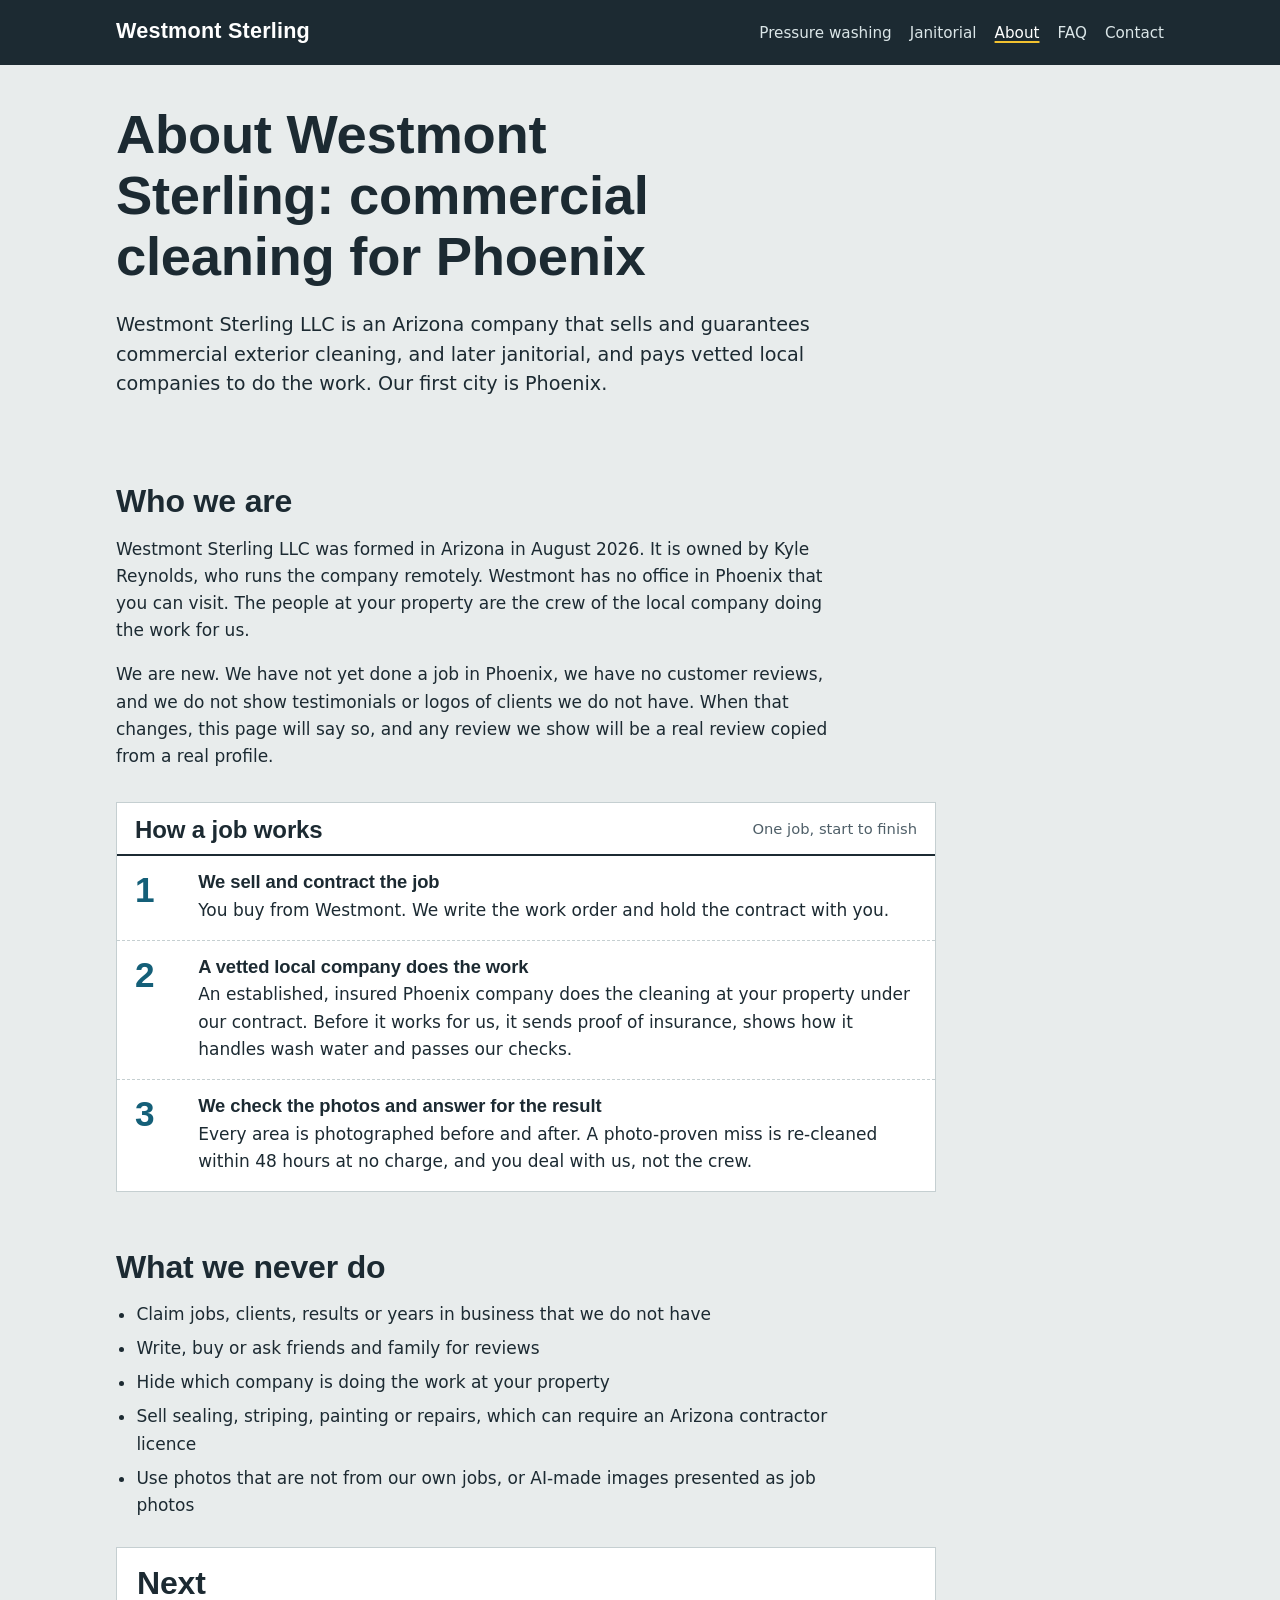
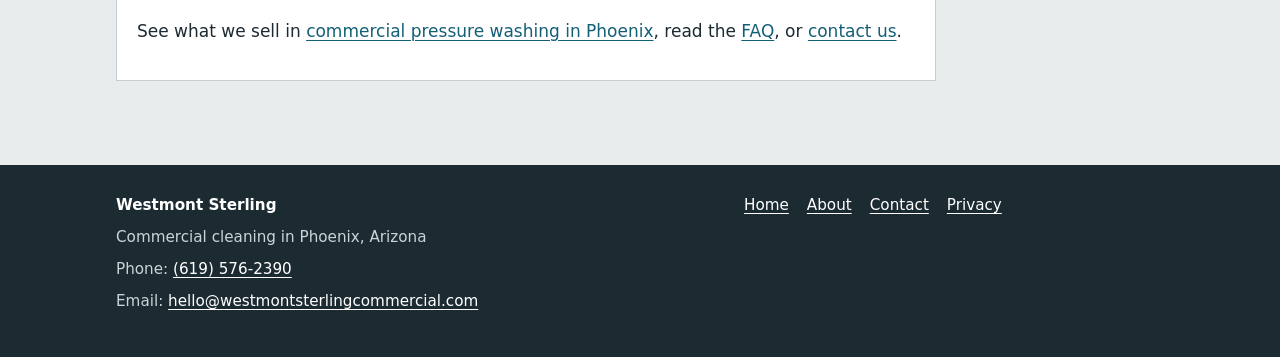
==== about.html @ 51c580ca "Publish westmontsterlingcommercial.com static site Co-Authored-By: Claude Opus 5.5 <noreply@anthropi" ====
<!doctype html>
<html lang="en">
<head>
<meta charset="utf-8">
<meta name="viewport" content="width=device-width, initial-scale=1">
<title>Commercial Cleaning Phoenix: About Westmont Sterling</title>
<meta name="description" content="About Westmont Sterling, commercial cleaning for Phoenix: an Arizona LLC formed August 2026, owned by Kyle Reynolds, working with local companies.">
<link rel="canonical" href="https://westmontsterlingcommercial.com/about.html">
<link rel="stylesheet" href="styles.css">
<script type="application/ld+json">
{"@context":"https://schema.org","@type":"Organization","name":"Westmont Sterling","legalName":"Westmont Sterling LLC","url":"https://westmontsterlingcommercial.com/","email":"hello@westmontsterlingcommercial.com","telephone":"+1-619-576-2390","foundingDate":"2026-08-09","areaServed":{"@type":"City","name":"Phoenix","containedInPlace":{"@type":"State","name":"Arizona"}}}
</script>
</head>
<body>
<a class="skip" href="#main">Skip to content</a>
<header class="site-header">
  <div class="wrap">
    <a class="brand" href="index.html">Westmont Sterling</a>
    <nav class="site-nav" aria-label="Main">
      <ul>
        <li><a href="pressure-washing-phoenix.html">Pressure washing</a></li>
        <li><a href="janitorial-phoenix.html">Janitorial</a></li>
        <li><a href="about.html" aria-current="page">About</a></li>
        <li><a href="faq.html">FAQ</a></li>
        <li><a href="contact.html">Contact</a></li>
      </ul>
    </nav>
  </div>
</header>

<main id="main">
  <div class="wrap">
    <section class="hero">
      <h1>About Westmont Sterling: commercial cleaning for Phoenix</h1>
      <p class="lede">Westmont Sterling LLC is an Arizona company that sells and guarantees commercial exterior cleaning, and later janitorial, and pays vetted local companies to do the work. Our first city is Phoenix.</p>
    </section>

    <section class="prose" aria-labelledby="who">
      <h2 id="who">Who we are</h2>
      <p>Westmont Sterling LLC was formed in Arizona in August 2026. It is owned by Kyle Reynolds, who runs the company remotely. Westmont has no office in Phoenix that you can visit. The people at your property are the crew of the local company doing the work for us.</p>
      <p>We are new. We have not yet done a job in Phoenix, we have no customer reviews, and we do not show testimonials or logos of clients we do not have. When that changes, this page will say so, and any review we show will be a real review copied from a real profile.</p>
    </section>

    <section class="work-order" aria-labelledby="model">
      <header>
        <h2 id="model">How a job works</h2>
        <p>One job, start to finish</p>
      </header>
      <ol>
        <li>
          <div>
            <h3>We sell and contract the job</h3>
            <p>You buy from Westmont. We write the work order and hold the contract with you.</p>
          </div>
        </li>
        <li>
          <div>
            <h3>A vetted local company does the work</h3>
            <p>An established, insured Phoenix company does the cleaning at your property under our contract. Before it works for us, it sends proof of insurance, shows how it handles wash water and passes our checks.</p>
          </div>
        </li>
        <li>
          <div>
            <h3>We check the photos and answer for the result</h3>
            <p>Every area is photographed before and after. A photo-proven miss is re-cleaned within 48 hours at no charge, and you deal with us, not the crew.</p>
          </div>
        </li>
      </ol>
    </section>

    <section class="prose" aria-labelledby="never">
      <h2 id="never">What we never do</h2>
      <ul class="facts">
        <li>Claim jobs, clients, results or years in business that we do not have</li>
        <li>Write, buy or ask friends and family for reviews</li>
        <li>Hide which company is doing the work at your property</li>
        <li>Sell sealing, striping, painting or repairs, which can require an Arizona contractor licence</li>
        <li>Use photos that are not from our own jobs, or AI-made images presented as job photos</li>
      </ul>
    </section>

    <section class="callout" aria-labelledby="next">
      <h2 id="next">Next</h2>
      <p>See what we sell in <a href="pressure-washing-phoenix.html">commercial pressure washing in Phoenix</a>, read the <a href="faq.html">FAQ</a>, or <a href="contact.html">contact us</a>.</p>
    </section>
  </div>
</main>

<footer class="site-footer">
  <div class="wrap">
    <div class="nap">
      <p><strong>Westmont Sterling</strong></p>
      <p>Commercial cleaning in Phoenix, Arizona</p>
      <p>Phone: <a href="tel:+16195762390">(619) 576-2390</a></p>
      <p>Email: <a href="mailto:hello@westmontsterlingcommercial.com">hello@westmontsterlingcommercial.com</a></p>
    </div>
    <nav aria-label="Footer">
      <ul>
        <li><a href="index.html">Home</a></li>
        <li><a href="about.html">About</a></li>
        <li><a href="contact.html">Contact</a></li>
        <li><a href="privacy.html">Privacy</a></li>
      </ul>
    </nav>
  </div>
</footer>
</body>
</html>
---- styles.css ----
/* Westmont Sterling — site v1 stylesheet. No frameworks, no web fonts, no third-party requests. */

:root {
  --concrete: #e8ecec;   /* washed concrete: page ground */
  --sheet: #ffffff;      /* work-order paper */
  --ink: #1c2a32;        /* wet asphalt: text */
  --muted: #4f5f68;      /* secondary text, 7:1 on sheet */
  --water: #145f78;      /* pool-tile blue: links, rules */
  --water-deep: #0e4558;
  --rule: #c5cfd1;
  --hivis: #f2c230;      /* used only on the guarantee */

  --head: "Avenir Next Condensed", "Roboto Condensed", "Arial Narrow", "Helvetica Neue", Arial, sans-serif;
  --body: system-ui, -apple-system, "Segoe UI", Roboto, "Helvetica Neue", Arial, sans-serif;

  --measure: 68ch;
  --gutter: 16px;
}

*, *::before, *::after { box-sizing: border-box; }

html { -webkit-text-size-adjust: 100%; }

body {
  margin: 0;
  background: var(--concrete);
  color: var(--ink);
  font-family: var(--body);
  font-size: 1.0625rem;
  line-height: 1.6;
}

a { color: var(--water); text-underline-offset: 0.18em; }
a:hover { color: var(--water-deep); }
a:focus-visible, summary:focus-visible {
  outline: 3px solid var(--hivis);
  outline-offset: 2px;
  border-radius: 2px;
}

.skip {
  position: absolute; left: -999px; top: 0;
  background: var(--ink); color: #fff; padding: 8px 12px;
}
.skip:focus { left: 8px; top: 8px; }

/* Header */
.site-header {
  background: var(--ink);
  color: #fff;
}
.site-header .wrap {
  display: flex; flex-wrap: wrap; align-items: baseline; justify-content: space-between;
  gap: 8px 24px; padding-top: 14px; padding-bottom: 14px;
}
.brand {
  font-family: var(--head);
  font-weight: 700;
  font-size: 1.35rem;
  letter-spacing: 0.01em;
  color: #fff;
  text-decoration: none;
}
.brand:hover { color: #fff; }
.site-nav ul {
  list-style: none; margin: 0; padding: 0;
  display: flex; flex-wrap: wrap; gap: 4px 18px;
}
.site-nav a {
  color: #dbe6e8; text-decoration: none; font-size: 0.95rem;
  padding: 6px 0; display: inline-block;
}
.site-nav a:hover, .site-nav a[aria-current="page"] {
  color: #fff; text-decoration: underline; text-decoration-color: var(--hivis);
  text-decoration-thickness: 2px;
}

/* Layout */
.wrap {
  max-width: 1080px;
  margin: 0 auto;
  padding-left: var(--gutter);
  padding-right: var(--gutter);
}
main { padding: 32px 0 56px; }
.prose { max-width: var(--measure); }

/* Type scale (1.25 ratio) */
h1, h2, h3 {
  font-family: var(--head);
  font-weight: 700;
  line-height: 1.12;
  letter-spacing: -0.005em;
  margin: 0 0 0.5em;
}
h1 { font-size: clamp(2rem, 6.4vw, 3.4rem); max-width: 20ch; }
h2 { font-size: clamp(1.5rem, 3.6vw, 2rem); margin-top: 1.8em; }
h3 { font-size: 1.25rem; margin-top: 1.4em; }
p, ul, ol, dl { margin: 0 0 1em; }
.lede { font-size: 1.2rem; line-height: 1.55; max-width: 60ch; }
.small { font-size: 0.9rem; color: var(--muted); }

/* Hero: a plain statement, then the disclosure, nothing decorative */
.hero { padding: 8px 0 8px; }
.hero h1 { margin-bottom: 0.4em; }
.disclosure {
  border-left: 4px solid var(--water);
  background: var(--sheet);
  padding: 12px 16px;
  max-width: 60ch;
  font-size: 0.98rem;
}

/* The work-order sheet: the one memorable element */
.work-order {
  background: var(--sheet);
  border: 1px solid var(--rule);
  margin: 32px 0;
  max-width: 820px;
}
.work-order header {
  display: flex; flex-wrap: wrap; justify-content: space-between; gap: 4px 16px;
  border-bottom: 2px solid var(--ink);
  padding: 14px 18px 10px;
}
.work-order header h2 { margin: 0; font-size: 1.5rem; }
.work-order header p { margin: 0; color: var(--muted); font-size: 0.92rem; }
.work-order ol {
  list-style: none; margin: 0; padding: 0;
  counter-reset: step;
}
.work-order li {
  counter-increment: step;
  display: grid;
  grid-template-columns: 3.2rem 1fr;
  gap: 0 12px;
  padding: 16px 18px;
  border-bottom: 1px dashed var(--rule);
}
.work-order li:last-child { border-bottom: 0; }
.work-order li::before {
  content: counter(step);
  font-family: var(--head);
  font-weight: 700;
  font-size: 2.2rem;
  line-height: 1;
  color: var(--water);
}
.work-order li h3 { margin: 0 0 4px; font-size: 1.15rem; }
.work-order li p { margin: 0; }

/* Guarantee: the only place the hi-vis colour appears */
.guarantee {
  background: var(--ink);
  color: #fff;
  padding: 22px 20px;
  margin: 32px 0;
  max-width: 820px;
  border-top: 8px solid var(--hivis);
}
.guarantee h2 { margin-top: 0; color: #fff; }
.guarantee p { max-width: 62ch; }
.guarantee a { color: #fff; }

/* Two-column blocks on wider screens */
.split { display: grid; gap: 8px 40px; }
@media (min-width: 760px) {
  .split { grid-template-columns: 1fr 1fr; }
}

/* Plain lists of facts */
.facts { padding-left: 1.2em; }
.facts li { margin-bottom: 0.4em; }

/* Price table */
.price-table {
  border-collapse: collapse;
  width: 100%;
  max-width: 640px;
  background: var(--sheet);
  margin: 8px 0 12px;
  font-size: 0.98rem;
}
.price-table caption {
  text-align: left; font-size: 0.9rem; color: var(--muted); padding-bottom: 6px;
}
.price-table th, .price-table td {
  text-align: left; padding: 10px 12px; border-bottom: 1px solid var(--rule); vertical-align: top;
}
.price-table thead th { border-bottom: 2px solid var(--ink); font-family: var(--head); font-size: 1.05rem; }
.price-table td.num { white-space: nowrap; font-variant-numeric: tabular-nums; }

/* FAQ */
.faq details {
  background: var(--sheet);
  border: 1px solid var(--rule);
  margin: 0 0 8px;
  max-width: 820px;
}
.faq summary {
  cursor: pointer;
  padding: 14px 16px;
  font-weight: 600;
  list-style-position: outside;
}
.faq details[open] summary { border-bottom: 1px solid var(--rule); }
.faq details > div { padding: 12px 16px 4px; max-width: var(--measure); }
.faq h2 + details { margin-top: 0; }

/* Contact block */
.contact-lines { font-size: 1.25rem; line-height: 1.8; padding-left: 0; list-style: none; }
.contact-lines a { font-weight: 600; }

.button {
  display: inline-block;
  background: var(--water);
  color: #fff;
  text-decoration: none;
  font-weight: 600;
  padding: 12px 18px;
  border-radius: 3px;
  margin: 4px 8px 4px 0;
}
.button:hover { background: var(--water-deep); color: #fff; }
.button.quiet {
  background: transparent; color: var(--water); border: 2px solid var(--water); padding: 10px 16px;
}
.button.quiet:hover { background: var(--sheet); color: var(--water-deep); }

.callout {
  background: var(--sheet);
  border: 1px solid var(--rule);
  padding: 18px 20px;
  max-width: 820px;
  margin: 28px 0;
}
.callout h2 { margin-top: 0; }

/* Footer: name, phone, email on every page (P4 step 5; no address, C16) */
.site-footer {
  background: var(--ink);
  color: #c9d6d9;
  font-size: 0.95rem;
  padding: 28px 0 36px;
}
.site-footer a { color: #fff; }
.site-footer .wrap { display: grid; gap: 16px 40px; }
@media (min-width: 760px) {
  .site-footer .wrap { grid-template-columns: 1.4fr 1fr; }
}
.site-footer ul { list-style: none; margin: 0; padding: 0; display: flex; flex-wrap: wrap; gap: 4px 18px; }
.site-footer p { margin: 0 0 0.5em; }
.nap strong { color: #fff; }

@media (prefers-reduced-motion: reduce) {
  * { scroll-behavior: auto !important; transition: none !important; animation: none !important; }
}

@media print {
  .site-header, .site-footer, .skip { display: none; }
  body { background: #fff; }
}
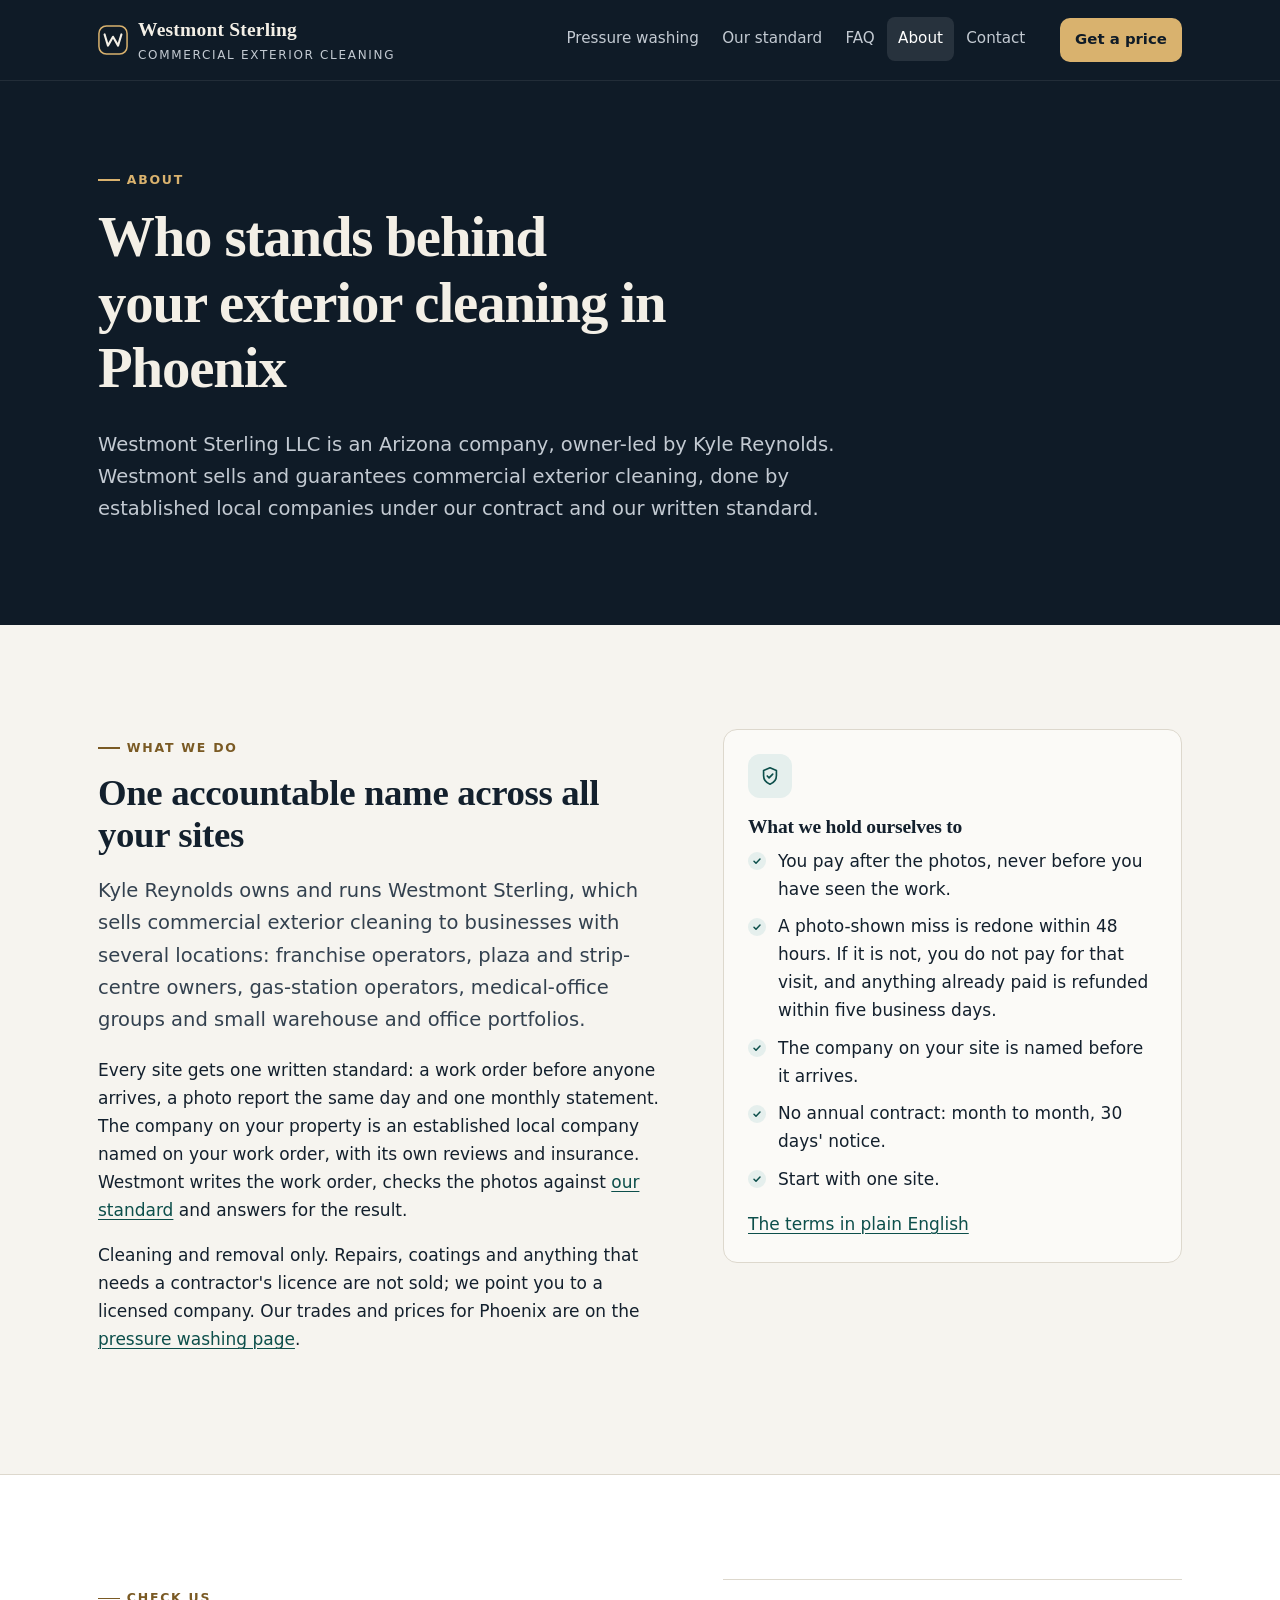
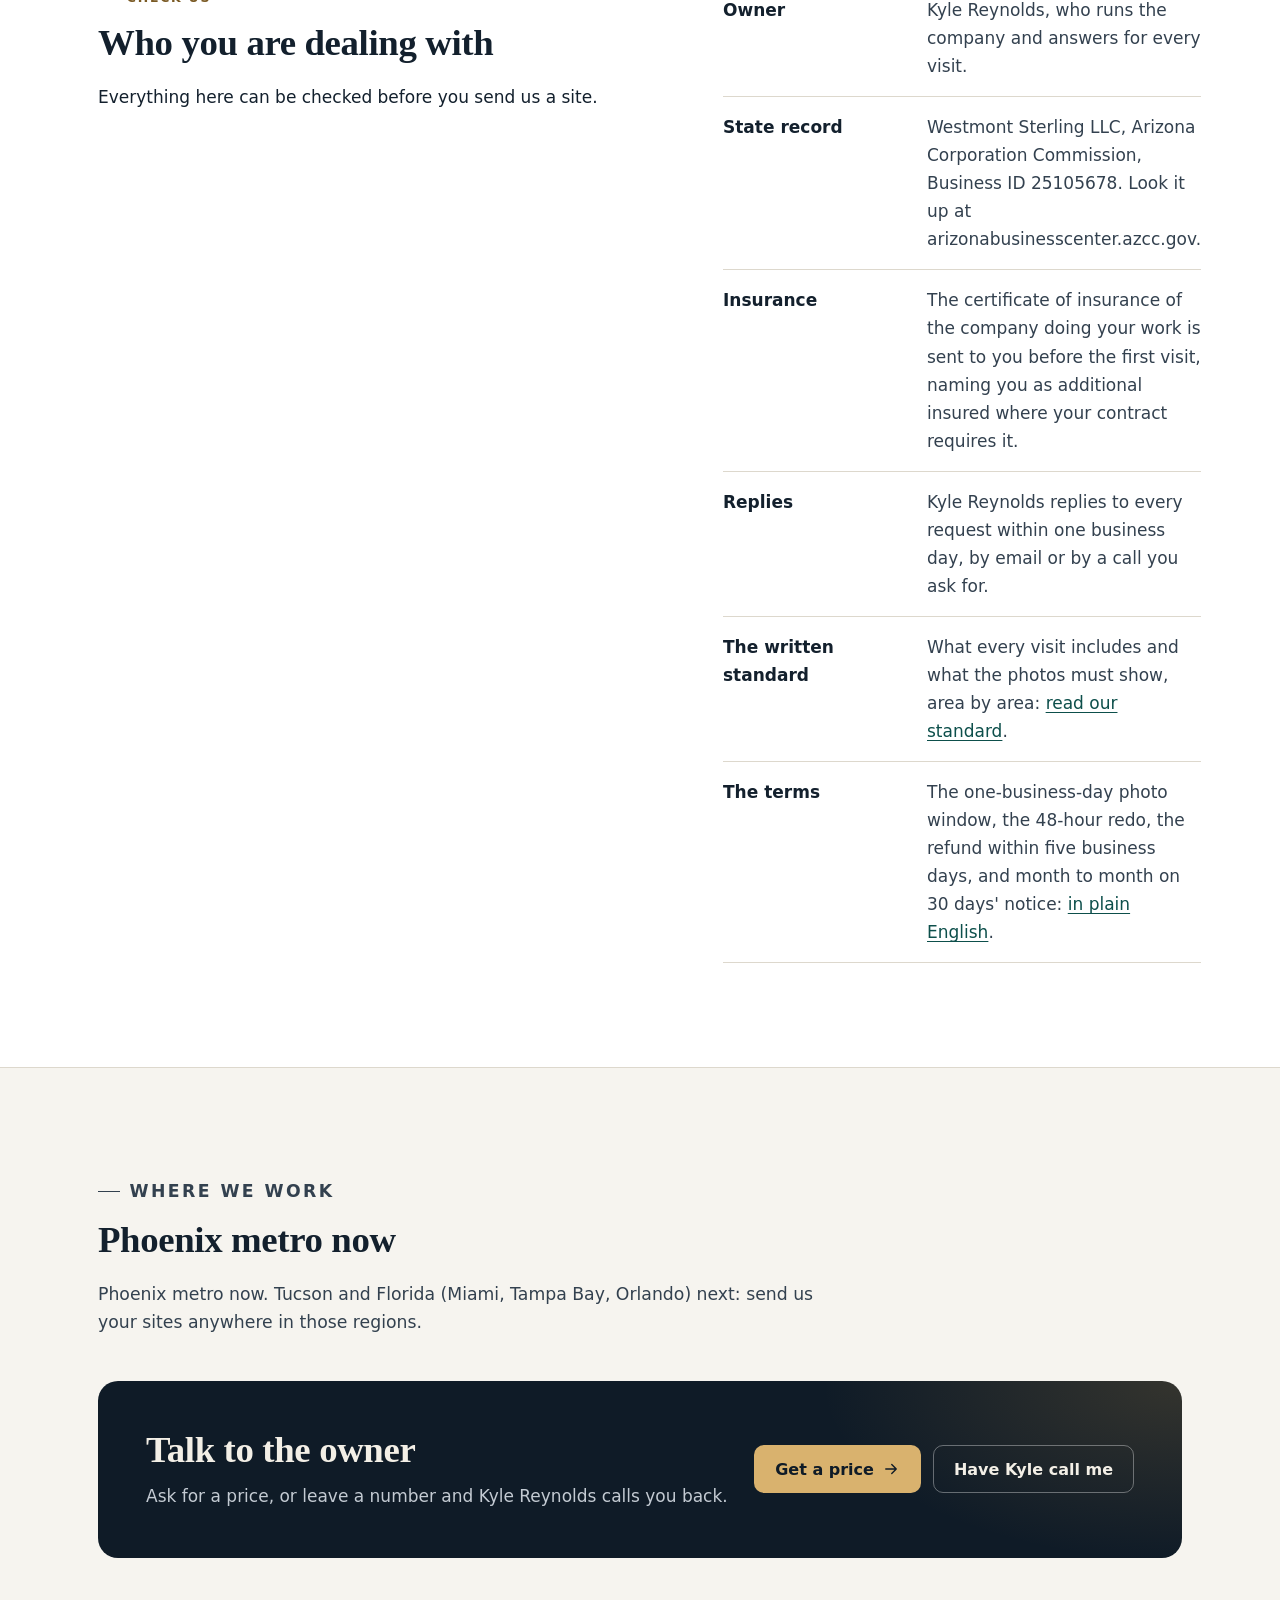
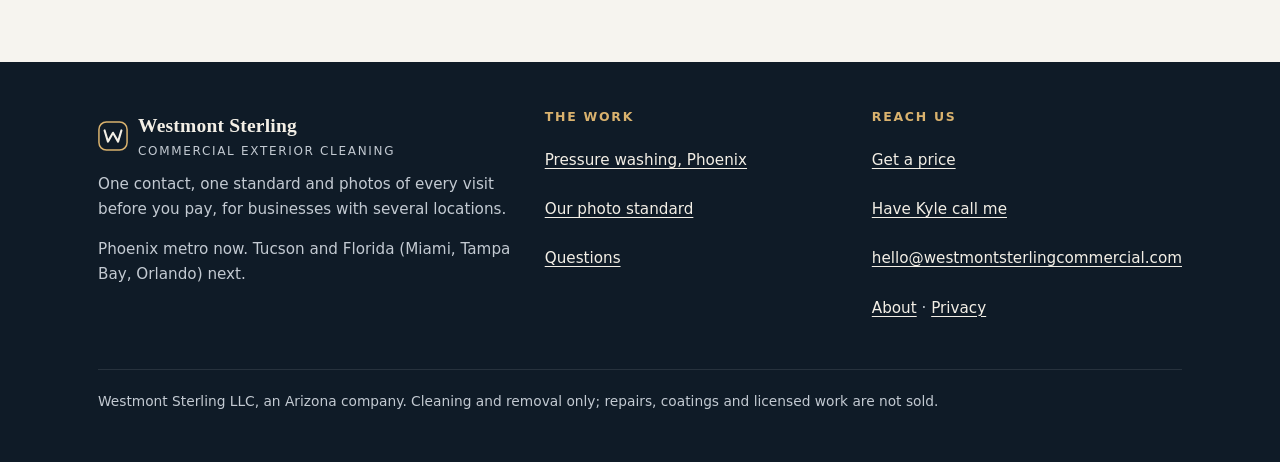
==== commit 0e7d4d6f: "Rebuild site to the approved offer (v4.2): plain pitch, working request forms, price estimator, no p" ====
--- a/about.html
+++ b/about.html
@@ -1,107 +1,117 @@
 <!doctype html>
-<html lang="en">
+<html lang="en" class="no-js">
 <head>
 <meta charset="utf-8">
 <meta name="viewport" content="width=device-width, initial-scale=1">
-<title>Commercial Cleaning Phoenix: About Westmont Sterling</title>
-<meta name="description" content="About Westmont Sterling, commercial cleaning for Phoenix: an Arizona LLC formed August 2026, owned by Kyle Reynolds, working with local companies.">
+<title>About Us: Phoenix Exterior Cleaning | Westmont Sterling</title>
+<meta name="description" content="Westmont Sterling LLC is an owner-led Arizona company selling exterior cleaning in Phoenix, done by named local crews to one written standard.">
 <link rel="canonical" href="https://westmontsterlingcommercial.com/about.html">
+<meta name="theme-color" content="#0f1b27">
 <link rel="stylesheet" href="styles.css">
-<script type="application/ld+json">
-{"@context":"https://schema.org","@type":"Organization","name":"Westmont Sterling","legalName":"Westmont Sterling LLC","url":"https://westmontsterlingcommercial.com/","email":"hello@westmontsterlingcommercial.com","telephone":"+1-619-576-2390","foundingDate":"2026-08-09","areaServed":{"@type":"City","name":"Phoenix","containedInPlace":{"@type":"State","name":"Arizona"}}}
-</script>
+<script src="site.js" defer></script>
+<script type="application/ld+json">{"@context":"https://schema.org","@type":"Organization","name":"Westmont Sterling","legalName":"Westmont Sterling LLC","url":"https://westmontsterlingcommercial.com/","email":"hello@westmontsterlingcommercial.com"}</script>
 </head>
 <body>
 <a class="skip" href="#main">Skip to content</a>
 <header class="site-header">
   <div class="wrap">
-    <a class="brand" href="index.html">Westmont Sterling</a>
-    <nav class="site-nav" aria-label="Main">
-      <ul>
-        <li><a href="pressure-washing-phoenix.html">Pressure washing</a></li>
-        <li><a href="janitorial-phoenix.html">Janitorial</a></li>
-        <li><a href="about.html" aria-current="page">About</a></li>
-        <li><a href="faq.html">FAQ</a></li>
-        <li><a href="contact.html">Contact</a></li>
-      </ul>
-    </nav>
+    <a class="brand" href="index.html"><svg width="32" height="32" viewBox="0 0 32 32" aria-hidden="true" focusable="false"><rect x="1" y="1" width="30" height="30" rx="8" fill="none" stroke="#d9b26e" stroke-width="1.6"/><path d="M7 10l3.6 12L16 12.5 21.4 22 25 10" fill="none" stroke="#f3efe6" stroke-width="2.2" stroke-linecap="round" stroke-linejoin="round"/></svg><span>Westmont Sterling<small>Commercial exterior cleaning</small></span></a>
+    <nav class="site-nav" aria-label="Main"><ul><li><a href="pressure-washing-phoenix.html">Pressure washing</a></li><li><a href="standard.html">Our standard</a></li><li><a href="faq.html">FAQ</a></li><li><a href="about.html" aria-current="page">About</a></li><li><a href="contact.html">Contact</a></li></ul></nav>
+    <a class="btn btn-brass btn-sm header-cta" href="contact.html#quote">Get a price</a>
   </div>
 </header>
+<main id="main">
+<section class="page-hero">
+  <div class="wrap">
+    <p class="eyebrow">About</p>
+    <h1>Who stands behind your exterior cleaning in Phoenix</h1>
+    <p class="lede">Westmont Sterling LLC is an Arizona company, owner-led by Kyle Reynolds. Westmont sells and guarantees commercial exterior cleaning, done by established local companies under our contract and our written standard.</p>
+  </div>
+</section>
 
-<main id="main">
+<section class="section" aria-labelledby="what">
+  <div class="wrap split split-wide">
+    <div>
+      <p class="eyebrow">What we do</p>
+      <h2 id="what">One accountable name across all your sites</h2>
+      <p class="lede">Kyle Reynolds owns and runs Westmont Sterling, which sells commercial exterior cleaning to businesses with several locations: franchise operators, plaza and strip-centre owners, gas-station operators, medical-office groups and small warehouse and office portfolios.</p>
+      <p>Every site gets one written standard: a work order before anyone arrives, a photo report the same day and one monthly statement. The company on your property is an established local company named on your work order, with its own reviews and insurance. Westmont writes the work order, checks the photos against <a href="standard.html">our standard</a> and answers for the result.</p>
+      <p>Cleaning and removal only. Repairs, coatings and anything that needs a contractor's licence are not sold; we point you to a licensed company. Our trades and prices for Phoenix are on the <a href="pressure-washing-phoenix.html">pressure washing page</a>.</p>
+    </div>
+    <div class="card card-flat">
+      <div class="icon"><svg width="24" height="24" viewBox="0 0 24 24" fill="none" stroke="currentColor" stroke-width="1.8" stroke-linecap="round" stroke-linejoin="round" aria-hidden="true" focusable="false"><path d="M12 3l7 3v5.5c0 4.5-3 8-7 9.5-4-1.5-7-5-7-9.5V6z"/><path d="M9 12l2 2 4-4"/></svg></div>
+      <h3>What we hold ourselves to</h3>
+      <ul class="checks">
+        <li>You pay after the photos, never before you have seen the work.</li>
+        <li>A photo-shown miss is redone within 48 hours. If it is not, you do not pay for that visit, and anything already paid is refunded within five business days.</li>
+        <li>The company on your site is named before it arrives.</li>
+        <li>No annual contract: month to month, 30 days' notice.</li>
+        <li>Start with one site.</li>
+      </ul>
+      <p><a href="faq.html#terms">The terms in plain English</a></p>
+    </div>
+  </div>
+</section>
+
+<section class="section section-alt" aria-labelledby="trust-h">
+  <div class="wrap split split-wide">
+    <div>
+      <p class="eyebrow">Check us</p>
+      <h2 id="trust-h">Who you are dealing with</h2>
+      <p>Everything here can be checked before you send us a site.</p>
+    </div>
+    <dl class="trust">
+      <div><dt>Owner</dt><dd>Kyle Reynolds, who runs the company and answers for every visit.</dd></div>
+      <div><dt>State record</dt><dd>Westmont Sterling LLC, Arizona Corporation Commission, Business ID 25105678. Look it up at arizonabusinesscenter.azcc.gov.</dd></div>
+      <div><dt>Insurance</dt><dd>The certificate of insurance of the company doing your work is sent to you before the first visit, naming you as additional insured where your contract requires it.</dd></div>
+      <div><dt>Replies</dt><dd>Kyle Reynolds replies to every request within one business day, by email or by a call you ask for.</dd></div>
+      <div><dt>The written standard</dt><dd>What every visit includes and what the photos must show, area by area: <a href="standard.html">read our standard</a>.</dd></div>
+      <div><dt>The terms</dt><dd>The one-business-day photo window, the 48-hour redo, the refund within five business days, and month to month on 30 days' notice: <a href="faq.html#terms">in plain English</a>.</dd></div>
+    </dl>
+  </div>
+</section>
+
+<section class="section" aria-labelledby="where-h">
   <div class="wrap">
-    <section class="hero">
-      <h1>About Westmont Sterling: commercial cleaning for Phoenix</h1>
-      <p class="lede">Westmont Sterling LLC is an Arizona company that sells and guarantees commercial exterior cleaning, and later janitorial, and pays vetted local companies to do the work. Our first city is Phoenix.</p>
-    </section>
-
-    <section class="prose" aria-labelledby="who">
-      <h2 id="who">Who we are</h2>
-      <p>Westmont Sterling LLC was formed in Arizona in August 2026. It is owned by Kyle Reynolds, who runs the company remotely. Westmont has no office in Phoenix that you can visit. The people at your property are the crew of the local company doing the work for us.</p>
-      <p>We are new. We have not yet done a job in Phoenix, we have no customer reviews, and we do not show testimonials or logos of clients we do not have. When that changes, this page will say so, and any review we show will be a real review copied from a real profile.</p>
-    </section>
-
-    <section class="work-order" aria-labelledby="model">
-      <header>
-        <h2 id="model">How a job works</h2>
-        <p>One job, start to finish</p>
-      </header>
-      <ol>
-        <li>
-          <div>
-            <h3>We sell and contract the job</h3>
-            <p>You buy from Westmont. We write the work order and hold the contract with you.</p>
-          </div>
-        </li>
-        <li>
-          <div>
-            <h3>A vetted local company does the work</h3>
-            <p>An established, insured Phoenix company does the cleaning at your property under our contract. Before it works for us, it sends proof of insurance, shows how it handles wash water and passes our checks.</p>
-          </div>
-        </li>
-        <li>
-          <div>
-            <h3>We check the photos and answer for the result</h3>
-            <p>Every area is photographed before and after. A photo-proven miss is re-cleaned within 48 hours at no charge, and you deal with us, not the crew.</p>
-          </div>
-        </li>
-      </ol>
-    </section>
-
-    <section class="prose" aria-labelledby="never">
-      <h2 id="never">What we never do</h2>
-      <ul class="facts">
-        <li>Claim jobs, clients, results or years in business that we do not have</li>
-        <li>Write, buy or ask friends and family for reviews</li>
-        <li>Hide which company is doing the work at your property</li>
-        <li>Sell sealing, striping, painting or repairs, which can require an Arizona contractor licence</li>
-        <li>Use photos that are not from our own jobs, or AI-made images presented as job photos</li>
-      </ul>
-    </section>
-
-    <section class="callout" aria-labelledby="next">
-      <h2 id="next">Next</h2>
-      <p>See what we sell in <a href="pressure-washing-phoenix.html">commercial pressure washing in Phoenix</a>, read the <a href="faq.html">FAQ</a>, or <a href="contact.html">contact us</a>.</p>
-    </section>
+    <div class="section-head">
+      <p class="eyebrow">Where we work</p>
+      <h2 id="where-h">Phoenix metro now</h2>
+      <p>Phoenix metro now. Tucson and Florida (Miami, Tampa Bay, Orlando) next: send us your sites anywhere in those regions.</p>
+    </div>
+    <div class="cta-band">
+      <div><h2>Talk to the owner</h2><p>Ask for a price, or leave a number and Kyle Reynolds calls you back.</p></div>
+      <div class="actions"><a class="btn btn-brass" href="contact.html#quote">Get a price <svg width="24" height="24" viewBox="0 0 24 24" fill="none" stroke="currentColor" stroke-width="1.8" stroke-linecap="round" stroke-linejoin="round" aria-hidden="true" focusable="false"><path d="M5 12h14M13 6l6 6-6 6"/></svg></a><a class="btn btn-ghost" href="contact.html#call">Have Kyle call me</a></div>
+    </div>
   </div>
+</section>
 </main>
-
 <footer class="site-footer">
   <div class="wrap">
-    <div class="nap">
-      <p><strong>Westmont Sterling</strong></p>
-      <p>Commercial cleaning in Phoenix, Arizona</p>
-      <p>Phone: <a href="tel:+16195762390">(619) 576-2390</a></p>
-      <p>Email: <a href="mailto:hello@westmontsterlingcommercial.com">hello@westmontsterlingcommercial.com</a></p>
+    <div class="footer-grid">
+      <div>
+        <a class="brand" href="index.html"><svg width="32" height="32" viewBox="0 0 32 32" aria-hidden="true" focusable="false"><rect x="1" y="1" width="30" height="30" rx="8" fill="none" stroke="#d9b26e" stroke-width="1.6"/><path d="M7 10l3.6 12L16 12.5 21.4 22 25 10" fill="none" stroke="#f3efe6" stroke-width="2.2" stroke-linecap="round" stroke-linejoin="round"/></svg><span>Westmont Sterling<small>Commercial exterior cleaning</small></span></a>
+        <p>One contact, one standard and photos of every visit before you pay, for businesses with several locations.</p>
+        <p>Phoenix metro now. Tucson and Florida (Miami, Tampa Bay, Orlando) next.</p>
+      </div>
+      <div>
+        <h2>The work</h2>
+        <ul>
+          <li><a href="pressure-washing-phoenix.html">Pressure washing, Phoenix</a></li>
+          <li><a href="standard.html">Our photo standard</a></li>
+          <li><a href="faq.html">Questions</a></li>
+        </ul>
+      </div>
+      <div>
+        <h2>Reach us</h2>
+        <ul>
+          <li><a href="contact.html#quote">Get a price</a></li>
+          <li><a href="contact.html#call">Have Kyle call me</a></li>
+          <li><a href="mailto:hello@westmontsterlingcommercial.com">hello@westmontsterlingcommercial.com</a></li>
+          <li><a href="about.html">About</a> · <a href="privacy.html">Privacy</a></li>
+        </ul>
+      </div>
     </div>
-    <nav aria-label="Footer">
-      <ul>
-        <li><a href="index.html">Home</a></li>
-        <li><a href="about.html">About</a></li>
-        <li><a href="contact.html">Contact</a></li>
-        <li><a href="privacy.html">Privacy</a></li>
-      </ul>
-    </nav>
+    <p class="footer-legal">Westmont Sterling LLC, an Arizona company. Cleaning and removal only; repairs, coatings and licensed work are not sold.</p>
   </div>
 </footer>
 </body>
--- a/styles.css
+++ b/styles.css
@@ -1,262 +1,327 @@
-/* Westmont Sterling — site v1 stylesheet. No frameworks, no web fonts, no third-party requests. */
+/* Westmont Sterling: commercial exterior cleaning. One stylesheet, no external fonts or assets. */
 
 :root {
-  --concrete: #e8ecec;   /* washed concrete: page ground */
-  --sheet: #ffffff;      /* work-order paper */
-  --ink: #1c2a32;        /* wet asphalt: text */
-  --muted: #4f5f68;      /* secondary text, 7:1 on sheet */
-  --water: #145f78;      /* pool-tile blue: links, rules */
-  --water-deep: #0e4558;
-  --rule: #c5cfd1;
-  --hivis: #f2c230;      /* used only on the guarantee */
-
-  --head: "Avenir Next Condensed", "Roboto Condensed", "Arial Narrow", "Helvetica Neue", Arial, sans-serif;
-  --body: system-ui, -apple-system, "Segoe UI", Roboto, "Helvetica Neue", Arial, sans-serif;
-
-  --measure: 68ch;
-  --gutter: 16px;
+  --bg: #f6f4ef;
+  --surface: #ffffff;
+  --surface-2: #fbfaf7;
+  --ink: #13202d;
+  --ink-2: #33414f;
+  --muted: #56616d;
+  --line: #ddd8cd;
+  --line-strong: #c9c2b4;
+  --brand: #0d4f4b;
+  --brand-hover: #093b38;
+  --brand-tint: #e5efed;
+  --brass: #b98d47;
+  --brass-ink: #7a5a24;
+  --night: #0f1b27;
+  --night-2: #172636;
+  --on-night: #f3efe6;
+  --on-night-2: #c3cad2;
+  --focus: #b5651d;
+  --danger: #a3261b;
+  --radius: 14px;
+  --radius-sm: 9px;
+  --shadow: 0 1px 2px rgba(19, 32, 45, .06), 0 8px 24px -12px rgba(19, 32, 45, .18);
+  --serif: "Iowan Old Style", "Palatino Linotype", Palatino, "Book Antiqua", Georgia, serif;
+  --sans: system-ui, -apple-system, "Segoe UI", Roboto, "Helvetica Neue", Arial, sans-serif;
+  color-scheme: light;
 }
 
 *, *::before, *::after { box-sizing: border-box; }
-
-html { -webkit-text-size-adjust: 100%; }
-
+html { -webkit-text-size-adjust: 100%; text-size-adjust: 100%; scroll-behavior: smooth; }
+@media (prefers-reduced-motion: reduce) { html { scroll-behavior: auto; } * { transition: none !important; } }
 body {
   margin: 0;
-  background: var(--concrete);
+  background: var(--bg);
   color: var(--ink);
-  font-family: var(--body);
-  font-size: 1.0625rem;
-  line-height: 1.6;
-}
-
-a { color: var(--water); text-underline-offset: 0.18em; }
-a:hover { color: var(--water-deep); }
-a:focus-visible, summary:focus-visible {
-  outline: 3px solid var(--hivis);
-  outline-offset: 2px;
-  border-radius: 2px;
-}
-
-.skip {
-  position: absolute; left: -999px; top: 0;
-  background: var(--ink); color: #fff; padding: 8px 12px;
-}
-.skip:focus { left: 8px; top: 8px; }
+  font: 400 1.0625rem/1.65 var(--sans);
+  overflow-x: hidden;
+}
+img, svg { max-width: 100%; }
+a { color: var(--brand); text-underline-offset: .18em; text-decoration-thickness: 1px; }
+a:hover { color: var(--brand-hover); text-decoration-thickness: 2px; }
+:focus-visible { outline: 3px solid var(--focus); outline-offset: 3px; border-radius: 4px; }
+[hidden] { display: none !important; }
+
+h1, h2, h3 { font-family: var(--serif); font-weight: 600; line-height: 1.15; letter-spacing: -.01em; margin: 0 0 .5em; color: var(--ink); }
+h1 { font-size: clamp(2.1rem, 6vw, 3.55rem); letter-spacing: -.02em; }
+h2 { font-size: clamp(1.6rem, 3.6vw, 2.3rem); }
+h3 { font-size: 1.22rem; line-height: 1.3; }
+p { margin: 0 0 1em; }
+ul, ol { margin: 0 0 1em; padding-left: 1.25em; }
+li + li { margin-top: .35em; }
+strong { font-weight: 650; }
+
+.wrap { width: 100%; max-width: 1140px; margin-inline: auto; padding-inline: 16px; }
+@media (min-width: 720px) { .wrap { padding-inline: 28px; } }
+
+.skip { position: absolute; left: 12px; top: -60px; z-index: 50; background: var(--ink); color: #fff; padding: .6em 1em; border-radius: var(--radius-sm); text-decoration: none; }
+.skip:focus { top: 12px; color: #fff; }
+
+.visually-hidden { position: absolute !important; width: 1px; height: 1px; padding: 0; margin: -1px; overflow: hidden; clip: rect(0 0 0 0); white-space: nowrap; border: 0; }
 
 /* Header */
-.site-header {
-  background: var(--ink);
-  color: #fff;
-}
-.site-header .wrap {
-  display: flex; flex-wrap: wrap; align-items: baseline; justify-content: space-between;
-  gap: 8px 24px; padding-top: 14px; padding-bottom: 14px;
-}
-.brand {
-  font-family: var(--head);
-  font-weight: 700;
-  font-size: 1.35rem;
-  letter-spacing: 0.01em;
-  color: #fff;
-  text-decoration: none;
-}
+.site-header { background: var(--night); color: var(--on-night); border-bottom: 1px solid rgba(255, 255, 255, .08); }
+.site-header .wrap { display: flex; flex-wrap: wrap; align-items: center; gap: 10px 24px; padding-block: 14px; }
+.brand { display: inline-flex; align-items: center; gap: 10px; color: var(--on-night); text-decoration: none; font-family: var(--serif); font-size: 1.22rem; font-weight: 600; letter-spacing: .01em; margin-right: auto; }
 .brand:hover { color: #fff; }
-.site-nav ul {
-  list-style: none; margin: 0; padding: 0;
-  display: flex; flex-wrap: wrap; gap: 4px 18px;
-}
-.site-nav a {
-  color: #dbe6e8; text-decoration: none; font-size: 0.95rem;
-  padding: 6px 0; display: inline-block;
-}
-.site-nav a:hover, .site-nav a[aria-current="page"] {
-  color: #fff; text-decoration: underline; text-decoration-color: var(--hivis);
-  text-decoration-thickness: 2px;
-}
-
-/* Layout */
-.wrap {
-  max-width: 1080px;
-  margin: 0 auto;
-  padding-left: var(--gutter);
-  padding-right: var(--gutter);
-}
-main { padding: 32px 0 56px; }
-.prose { max-width: var(--measure); }
-
-/* Type scale (1.25 ratio) */
-h1, h2, h3 {
-  font-family: var(--head);
-  font-weight: 700;
-  line-height: 1.12;
-  letter-spacing: -0.005em;
-  margin: 0 0 0.5em;
-}
-h1 { font-size: clamp(2rem, 6.4vw, 3.4rem); max-width: 20ch; }
-h2 { font-size: clamp(1.5rem, 3.6vw, 2rem); margin-top: 1.8em; }
-h3 { font-size: 1.25rem; margin-top: 1.4em; }
-p, ul, ol, dl { margin: 0 0 1em; }
-.lede { font-size: 1.2rem; line-height: 1.55; max-width: 60ch; }
-.small { font-size: 0.9rem; color: var(--muted); }
-
-/* Hero: a plain statement, then the disclosure, nothing decorative */
-.hero { padding: 8px 0 8px; }
-.hero h1 { margin-bottom: 0.4em; }
-.disclosure {
-  border-left: 4px solid var(--water);
-  background: var(--sheet);
-  padding: 12px 16px;
-  max-width: 60ch;
-  font-size: 0.98rem;
-}
-
-/* The work-order sheet: the one memorable element */
-.work-order {
-  background: var(--sheet);
-  border: 1px solid var(--rule);
-  margin: 32px 0;
-  max-width: 820px;
-}
-.work-order header {
-  display: flex; flex-wrap: wrap; justify-content: space-between; gap: 4px 16px;
-  border-bottom: 2px solid var(--ink);
-  padding: 14px 18px 10px;
-}
-.work-order header h2 { margin: 0; font-size: 1.5rem; }
-.work-order header p { margin: 0; color: var(--muted); font-size: 0.92rem; }
-.work-order ol {
-  list-style: none; margin: 0; padding: 0;
-  counter-reset: step;
-}
-.work-order li {
-  counter-increment: step;
-  display: grid;
-  grid-template-columns: 3.2rem 1fr;
-  gap: 0 12px;
-  padding: 16px 18px;
-  border-bottom: 1px dashed var(--rule);
-}
-.work-order li:last-child { border-bottom: 0; }
-.work-order li::before {
-  content: counter(step);
-  font-family: var(--head);
-  font-weight: 700;
-  font-size: 2.2rem;
-  line-height: 1;
-  color: var(--water);
-}
-.work-order li h3 { margin: 0 0 4px; font-size: 1.15rem; }
-.work-order li p { margin: 0; }
-
-/* Guarantee: the only place the hi-vis colour appears */
-.guarantee {
-  background: var(--ink);
-  color: #fff;
-  padding: 22px 20px;
-  margin: 32px 0;
-  max-width: 820px;
-  border-top: 8px solid var(--hivis);
-}
-.guarantee h2 { margin-top: 0; color: #fff; }
-.guarantee p { max-width: 62ch; }
-.guarantee a { color: #fff; }
-
-/* Two-column blocks on wider screens */
-.split { display: grid; gap: 8px 40px; }
-@media (min-width: 760px) {
-  .split { grid-template-columns: 1fr 1fr; }
-}
-
-/* Plain lists of facts */
-.facts { padding-left: 1.2em; }
-.facts li { margin-bottom: 0.4em; }
-
-/* Price table */
-.price-table {
-  border-collapse: collapse;
-  width: 100%;
-  max-width: 640px;
-  background: var(--sheet);
-  margin: 8px 0 12px;
-  font-size: 0.98rem;
-}
-.price-table caption {
-  text-align: left; font-size: 0.9rem; color: var(--muted); padding-bottom: 6px;
-}
-.price-table th, .price-table td {
-  text-align: left; padding: 10px 12px; border-bottom: 1px solid var(--rule); vertical-align: top;
-}
-.price-table thead th { border-bottom: 2px solid var(--ink); font-family: var(--head); font-size: 1.05rem; }
-.price-table td.num { white-space: nowrap; font-variant-numeric: tabular-nums; }
+.brand svg { width: 30px; height: 30px; flex: none; }
+.brand small { display: block; font-family: var(--sans); font-size: .75rem; font-weight: 500; letter-spacing: .14em; text-transform: uppercase; color: var(--on-night-2); }
+.site-nav { order: 3; width: 100%; overflow-x: auto; scrollbar-width: none; margin-inline: -4px; }
+.site-nav::-webkit-scrollbar { display: none; }
+.site-nav ul { display: flex; gap: 2px; list-style: none; margin: 0; padding: 0 0 2px; white-space: nowrap; }
+.site-nav li + li { margin-top: 0; }
+.site-nav a { display: flex; align-items: center; min-height: 44px; padding: .45em .7em; border-radius: 8px; color: var(--on-night-2); text-decoration: none; font-size: .95rem; }
+.site-nav a:focus-visible { outline-offset: -3px; }
+.site-nav a:hover { color: #fff; background: rgba(255, 255, 255, .07); }
+.site-nav a[aria-current="page"] { color: #fff; background: rgba(255, 255, 255, .1); }
+.header-cta { order: 2; }
+@media (min-width: 900px) {
+  .site-nav { order: 2; width: auto; margin: 0; overflow: visible; }
+  .header-cta { order: 3; }
+}
+
+/* Buttons */
+.btn { display: inline-flex; align-items: center; justify-content: center; gap: .5em; min-height: 48px; padding: .7em 1.25em; border-radius: 10px; border: 1.5px solid transparent; font: 600 1rem/1.2 var(--sans); text-decoration: none; cursor: pointer; transition: background .15s, border-color .15s, color .15s, transform .15s; }
+.btn svg { width: 18px; height: 18px; }
+.btn-primary { background: var(--brand); color: #fff; }
+.btn-primary:hover { background: var(--brand-hover); color: #fff; }
+.btn-brass { background: #d9b26e; color: var(--night); }
+.btn-brass:hover { background: #e6c48a; color: var(--night); }
+.btn-ghost { background: transparent; color: var(--ink); border-color: var(--line-strong); }
+.btn-ghost:hover { border-color: var(--ink); color: var(--ink); }
+.on-night .btn-ghost { color: var(--on-night); border-color: rgba(255, 255, 255, .35); }
+.on-night .btn-ghost:hover { border-color: #fff; color: #fff; }
+.btn-sm { min-height: 44px; padding: .5em .95em; font-size: .93rem; }
+.btn[disabled] { opacity: .6; cursor: not-allowed; }
+.actions { display: flex; flex-wrap: wrap; gap: 12px; margin-top: 1.6rem; }
+.link-btn { background: none; border: 0; padding: 0; color: var(--brand); font: inherit; text-decoration: underline; text-underline-offset: .18em; cursor: pointer; }
+
+/* Sections */
+.section { padding-block: clamp(56px, 9vw, 104px); }
+.section-tight { padding-block: clamp(40px, 6vw, 72px); }
+.section-alt { background: var(--surface); border-block: 1px solid var(--line); }
+.on-night { background: var(--night); color: var(--on-night); }
+.on-night h1, .on-night h2, .on-night h3 { color: var(--on-night); }
+.on-night a { color: #e6c48a; }
+.on-night a.btn-brass { color: var(--night); }
+.eyebrow { display: inline-flex; align-items: center; gap: .55em; margin: 0 0 1rem; font: 600 .78rem/1.3 var(--sans); letter-spacing: .14em; text-transform: uppercase; color: var(--brass-ink); }
+.eyebrow::before { content: ""; width: 22px; height: 1.5px; background: currentColor; }
+.on-night .eyebrow { color: #d9b26e; }
+.section-head { max-width: 720px; margin-bottom: clamp(28px, 4vw, 44px); }
+.section-head p { color: var(--ink-2); font-size: 1.08rem; }
+.lede { font-size: clamp(1.08rem, 2.2vw, 1.22rem); color: var(--ink-2); max-width: 64ch; }
+.on-night .lede { color: var(--on-night-2); }
+.fine { font-size: .9rem; color: var(--muted); }
+.on-night .fine { color: var(--on-night-2); }
+
+/* Hero */
+.hero { position: relative; overflow: hidden; background:
+  radial-gradient(900px 420px at 85% -10%, rgba(185, 141, 71, .20), transparent 60%),
+  radial-gradient(700px 500px at -10% 110%, rgba(13, 79, 75, .45), transparent 60%),
+  var(--night); }
+.hero .wrap { display: grid; gap: 40px; padding-block: clamp(48px, 8vw, 96px); }
+.hero h1 { max-width: 18ch; font-size: clamp(2.1rem, 5.2vw, 3.4rem); }
+.hero h1 span { display: block; color: #e6c48a; }
+.hero-note { display: flex; align-items: center; gap: .6em; margin-top: 1.1rem; font-size: .93rem; color: var(--on-night-2); }
+.hero-note svg { width: 18px; height: 18px; color: #d9b26e; flex: none; }
+@media (min-width: 960px) {
+  .hero .wrap { grid-template-columns: 1.25fr .9fr; align-items: center; gap: 56px; }
+}
+.page-hero { background: var(--night); color: var(--on-night); }
+.page-hero .wrap { padding-block: clamp(44px, 7vw, 80px); }
+.page-hero h1 { max-width: 20ch; color: var(--on-night); }
+.page-hero .lede { color: var(--on-night-2); }
+
+/* Report card (hero illustration of what arrives after a visit) */
+.report { background: var(--surface); color: var(--ink); border-radius: 18px; padding: 22px; box-shadow: 0 30px 60px -30px rgba(0, 0, 0, .6); border: 1px solid rgba(255, 255, 255, .6); }
+.report-head { display: flex; justify-content: space-between; align-items: baseline; gap: 12px; padding-bottom: 14px; border-bottom: 1px solid var(--line); }
+.report-head strong { font-family: var(--serif); font-size: 1.12rem; }
+.report-head span { font-size: .78rem; letter-spacing: .1em; text-transform: uppercase; color: var(--muted); }
+.ba { display: grid; grid-template-columns: 1fr 1fr; gap: 10px; margin: 16px 0; }
+.ba figure { margin: 0; }
+.ba svg { display: block; width: 100%; height: auto; border-radius: 10px; }
+.ba figcaption { font-size: .78rem; letter-spacing: .08em; text-transform: uppercase; color: var(--muted); margin-top: 6px; }
+.report ol { list-style: none; padding: 0; margin: 0; counter-reset: r; }
+.report li { display: grid; grid-template-columns: 26px 1fr; gap: 10px; align-items: start; padding: 9px 0; border-top: 1px dashed var(--line); margin: 0; font-size: .95rem; }
+.report li:first-child { border-top: 0; }
+.report li::before { counter-increment: r; content: counter(r); display: grid; place-items: center; width: 24px; height: 24px; border-radius: 50%; background: var(--brand-tint); color: var(--brand); font-size: .78rem; font-weight: 700; }
+.report li b { display: block; font-weight: 650; }
+.report li span { color: var(--muted); font-size: .9rem; }
+
+/* Grids and cards */
+.grid { display: grid; gap: 18px; }
+@media (min-width: 640px) { .grid-2, .grid-4 { grid-template-columns: repeat(2, 1fr); } .grid-3 { grid-template-columns: repeat(2, 1fr); } }
+@media (min-width: 980px) { .grid-3 { grid-template-columns: repeat(3, 1fr); } .grid-4 { grid-template-columns: repeat(4, 1fr); } }
+.card { background: var(--surface); border: 1px solid var(--line); border-radius: var(--radius); padding: 24px; box-shadow: var(--shadow); }
+.card h3 { margin-bottom: .4em; }
+.card p:last-child, .card ul:last-child { margin-bottom: 0; }
+.card-flat { box-shadow: none; background: var(--surface-2); }
+.icon { display: grid; place-items: center; width: 44px; height: 44px; border-radius: 12px; background: var(--brand-tint); color: var(--brand); margin-bottom: 16px; }
+.icon svg { width: 22px; height: 22px; }
+.on-night .icon { background: rgba(217, 178, 110, .14); color: #e6c48a; }
+.on-night .card { background: var(--night-2); border-color: rgba(255, 255, 255, .09); box-shadow: none; }
+.on-night .card p { color: var(--on-night-2); }
+.tag { display: inline-block; font-size: .74rem; font-weight: 650; letter-spacing: .1em; text-transform: uppercase; color: var(--brass-ink); background: #f4ecdd; border-radius: 999px; padding: .25em .7em; margin-bottom: 12px; }
+.price-note { margin-top: 14px; padding-top: 12px; border-top: 1px solid var(--line); font-size: .92rem; color: var(--ink-2); }
+
+/* Split feature */
+.split { display: grid; gap: 32px; align-items: start; }
+@media (min-width: 900px) { .split { grid-template-columns: 1fr 1fr; gap: 64px; } .split-wide { grid-template-columns: 1.1fr .9fr; } }
+.callout { border-left: 3px solid var(--brass); padding: 4px 0 4px 18px; margin: 1.4em 0; font-size: 1.05rem; }
+.callout p:last-child { margin: 0; }
+
+/* Steps */
+.steps { list-style: none; padding: 0; margin: 0; display: grid; gap: 18px; counter-reset: s; }
+@media (min-width: 860px) { .steps { grid-template-columns: repeat(3, 1fr); } }
+.steps li { margin: 0; position: relative; background: var(--surface); border: 1px solid var(--line); border-radius: var(--radius); padding: 24px 24px 22px; }
+.steps li::before { counter-increment: s; content: "0" counter(s); display: block; font-family: var(--serif); font-size: 2.1rem; line-height: 1; color: var(--brass); margin-bottom: 14px; }
+.steps h3 { margin-bottom: .35em; }
+.steps p { margin: 0; color: var(--ink-2); }
+
+/* Promises */
+.promises { list-style: none; padding: 0; margin: 0; display: grid; gap: 0; border-top: 1px solid rgba(255, 255, 255, .12); }
+.promises li { display: grid; gap: 6px 28px; padding: 24px 0; border-bottom: 1px solid rgba(255, 255, 255, .12); margin: 0; }
+@media (min-width: 860px) { .promises li { grid-template-columns: 64px 1fr 1.6fr; align-items: baseline; } }
+.promises .num { font-family: var(--serif); font-size: 1.6rem; color: #d9b26e; }
+.promises h3 { margin: 0; font-size: 1.3rem; }
+.promises p { margin: 0; color: var(--on-night-2); }
+
+/* Lists */
+.checks { list-style: none; padding: 0; margin: 0 0 1em; }
+.checks li { position: relative; padding-left: 30px; }
+.checks li + li { margin-top: .55em; }
+.checks li::before { content: ""; position: absolute; left: 0; top: .32em; width: 18px; height: 18px; border-radius: 50%; background: var(--brand-tint) url("data:image/svg+xml,%3Csvg xmlns='http://www.w3.org/2000/svg' viewBox='0 0 24 24' fill='none' stroke='%230d4f4b' stroke-width='3' stroke-linecap='round' stroke-linejoin='round'%3E%3Cpath d='M6 12.5l4 4L18 8'/%3E%3C/svg%3E") center / 12px no-repeat; }
+.crosses li::before { background: #f6e7e4 url("data:image/svg+xml,%3Csvg xmlns='http://www.w3.org/2000/svg' viewBox='0 0 24 24' fill='none' stroke='%23a3261b' stroke-width='3' stroke-linecap='round'%3E%3Cpath d='M7 7l10 10M17 7L7 17'/%3E%3C/svg%3E") center / 11px no-repeat; }
+
+/* Tables */
+.table-wrap { overflow-x: auto; border: 1px solid var(--line); border-radius: var(--radius); background: var(--surface); }
+table { width: 100%; border-collapse: collapse; font-size: .98rem; }
+caption { text-align: left; padding: 14px 18px 0; font-weight: 650; }
+th, td { text-align: left; padding: 12px 18px; border-bottom: 1px solid var(--line); vertical-align: top; }
+th { font-weight: 650; }
+thead th { font-size: .8rem; letter-spacing: .08em; text-transform: uppercase; color: var(--muted); }
+tbody tr:last-child th, tbody tr:last-child td { border-bottom: 0; }
+td.num { white-space: nowrap; font-variant-numeric: tabular-nums; }
+
+/* Estimator */
+.estimator-card { background: var(--surface); border: 1px solid var(--line); border-radius: 18px; box-shadow: var(--shadow); overflow: hidden; }
+.estimator-grid { display: grid; }
+@media (min-width: 900px) { .estimator-grid { grid-template-columns: 1.1fr .9fr; } }
+.estimator-inputs { padding: 26px; display: grid; gap: 16px; }
+@media (min-width: 560px) { .estimator-inputs { grid-template-columns: 1fr 1fr; } }
+.estimator-result { padding: 26px; background: var(--night); color: var(--on-night); display: flex; flex-direction: column; gap: 12px; }
+.estimator-result .label { font-size: .78rem; letter-spacing: .12em; text-transform: uppercase; color: #d9b26e; margin: 0; }
+.estimator-result output { display: block; font-family: var(--serif); font-size: clamp(1.9rem, 5vw, 2.6rem); line-height: 1.1; color: #fff; }
+.estimator-result .per { color: var(--on-night-2); margin: 0; }
+.estimator-result .fine { margin: 0; }
+.estimator-result .btn { align-self: flex-start; margin-top: auto; }
+.rates { display: flex; flex-wrap: wrap; gap: 8px; padding: 20px 26px 24px; margin: 0; list-style: none; }
+.rates li { margin: 0; font-size: .86rem; background: var(--surface-2); border: 1px solid var(--line); border-radius: 999px; padding: .3em .8em; color: var(--ink-2); }
+
+/* Forms */
+.form-card { background: var(--surface); border: 1px solid var(--line); border-radius: 18px; padding: clamp(20px, 4vw, 32px); box-shadow: var(--shadow); }
+.form-card h2, .form-card h3 { font-size: 1.4rem; }
+.fields { display: grid; gap: 16px; }
+@media (min-width: 620px) { .fields-2 { grid-template-columns: 1fr 1fr; } }
+.field { display: grid; gap: 6px; min-width: 0; }
+label, legend { font-weight: 600; font-size: .95rem; color: var(--ink); }
+.opt { font-weight: 400; color: var(--muted); }
+input[type="text"], input[type="email"], input[type="tel"], input[type="number"], input[type="date"], select, textarea {
+  width: 100%; min-height: 48px; padding: .65em .8em; border: 1.5px solid #8a8170; border-radius: 10px; background: #fff; color: var(--ink); font: inherit; font-size: 1rem;
+}
+textarea { min-height: 96px; resize: vertical; line-height: 1.5; }
+input:hover, select:hover, textarea:hover { border-color: #6f6758; }
+input:focus-visible, select:focus-visible, textarea:focus-visible { outline: 3px solid var(--focus); outline-offset: 1px; border-color: var(--ink); }
+fieldset { border: 1px solid var(--line); border-radius: 12px; padding: 14px 16px 16px; margin: 0; min-width: 0; }
+legend { padding: 0 6px; }
+.check-grid { display: grid; gap: 10px; margin-top: 6px; }
+@media (min-width: 520px) { .check-grid { grid-template-columns: 1fr 1fr; } }
+.check { display: flex; gap: 10px; align-items: flex-start; padding-block: 10px; font-weight: 500; cursor: pointer; }
+.check input { width: 20px; height: 20px; margin: .15em 0 0; flex: none; accent-color: var(--brand); }
+.hint { font-size: .88rem; color: var(--muted); margin: -4px 0 0; }
+.form-error { color: var(--danger); font-weight: 600; background: #fbeeec; border-radius: 10px; padding: .6em .9em; margin: 0; }
+.form-actions { display: flex; flex-wrap: wrap; align-items: center; gap: 12px 18px; }
+.hp { position: absolute !important; left: -10000px; width: 1px; height: 1px; overflow: hidden; }
+.form-done { background: var(--brand-tint); border: 1px solid #bfd6d2; border-radius: 14px; padding: 22px; }
+.form-done p { margin: 0 0 .6em; font-size: 1.08rem; }
+.form-done p:last-child { margin: 0; font-size: 1rem; }
+.forms-layout { display: grid; gap: 24px; align-items: start; }
+@media (min-width: 980px) { .forms-layout { grid-template-columns: 1.45fr 1fr; } }
+.contact-line { display: flex; align-items: center; gap: 10px; margin-top: 18px; }
+.contact-line svg { width: 20px; height: 20px; color: var(--brand); flex: none; }
+
+/* Trust block */
+.trust { display: grid; gap: 0; margin: 0; border-top: 1px solid var(--line); }
+.trust div { display: grid; gap: 4px 24px; padding: 16px 0; border-bottom: 1px solid var(--line); }
+@media (min-width: 720px) { .trust div { grid-template-columns: 180px 1fr; } }
+.trust dt { font-weight: 650; }
+.trust dd { margin: 0; color: var(--ink-2); }
 
 /* FAQ */
-.faq details {
-  background: var(--sheet);
-  border: 1px solid var(--rule);
-  margin: 0 0 8px;
-  max-width: 820px;
-}
-.faq summary {
-  cursor: pointer;
-  padding: 14px 16px;
-  font-weight: 600;
-  list-style-position: outside;
-}
-.faq details[open] summary { border-bottom: 1px solid var(--rule); }
-.faq details > div { padding: 12px 16px 4px; max-width: var(--measure); }
-.faq h2 + details { margin-top: 0; }
-
-/* Contact block */
-.contact-lines { font-size: 1.25rem; line-height: 1.8; padding-left: 0; list-style: none; }
-.contact-lines a { font-weight: 600; }
-
-.button {
-  display: inline-block;
-  background: var(--water);
-  color: #fff;
-  text-decoration: none;
-  font-weight: 600;
-  padding: 12px 18px;
-  border-radius: 3px;
-  margin: 4px 8px 4px 0;
-}
-.button:hover { background: var(--water-deep); color: #fff; }
-.button.quiet {
-  background: transparent; color: var(--water); border: 2px solid var(--water); padding: 10px 16px;
-}
-.button.quiet:hover { background: var(--sheet); color: var(--water-deep); }
-
-.callout {
-  background: var(--sheet);
-  border: 1px solid var(--rule);
-  padding: 18px 20px;
-  max-width: 820px;
-  margin: 28px 0;
-}
-.callout h2 { margin-top: 0; }
-
-/* Footer: name, phone, email on every page (P4 step 5; no address, C16) */
-.site-footer {
-  background: var(--ink);
-  color: #c9d6d9;
-  font-size: 0.95rem;
-  padding: 28px 0 36px;
-}
-.site-footer a { color: #fff; }
-.site-footer .wrap { display: grid; gap: 16px 40px; }
-@media (min-width: 760px) {
-  .site-footer .wrap { grid-template-columns: 1.4fr 1fr; }
-}
-.site-footer ul { list-style: none; margin: 0; padding: 0; display: flex; flex-wrap: wrap; gap: 4px 18px; }
-.site-footer p { margin: 0 0 0.5em; }
-.nap strong { color: #fff; }
-
-@media (prefers-reduced-motion: reduce) {
-  * { scroll-behavior: auto !important; transition: none !important; animation: none !important; }
-}
-
-@media print {
-  .site-header, .site-footer, .skip { display: none; }
-  body { background: #fff; }
-}
+.faq { display: grid; gap: 12px; }
+.faq details { background: var(--surface); border: 1px solid var(--line); border-radius: 12px; }
+.faq summary { cursor: pointer; list-style: none; padding: 18px 52px 18px 20px; position: relative; font-weight: 650; font-size: 1.04rem; }
+.faq summary::-webkit-details-marker { display: none; }
+.faq summary::after { content: ""; position: absolute; right: 20px; top: 50%; width: 10px; height: 10px; border-right: 2px solid var(--brand); border-bottom: 2px solid var(--brand); transform: translateY(-70%) rotate(45deg); transition: transform .2s; }
+.faq details[open] summary::after { transform: translateY(-30%) rotate(-135deg); }
+.faq details > div { padding: 0 20px 18px; color: var(--ink-2); }
+.faq details > div p:last-child { margin: 0; }
+.faq-group + .faq-group { margin-top: 40px; }
+.faq-group h2 { font-size: 1.45rem; margin-bottom: 16px; }
+
+/* Prose pages */
+.prose { max-width: 760px; }
+.prose h2 { font-size: 1.55rem; margin-top: 1.8em; }
+.prose h2:first-child { margin-top: 0; }
+.prose p, .prose li { color: var(--ink-2); }
+
+/* Standard areas */
+.area { background: var(--surface); border: 1px solid var(--line); border-radius: var(--radius); padding: 24px; }
+.area h3 { display: flex; align-items: center; gap: 12px; }
+.area h3 .icon { margin: 0; width: 38px; height: 38px; }
+.area ul { margin-bottom: 0; }
+
+/* CTA band */
+.cta-band { background: var(--night); color: var(--on-night); border-radius: 20px; padding: clamp(28px, 5vw, 48px); display: grid; gap: 20px; align-items: center; background-image: radial-gradient(600px 300px at 100% 0, rgba(185, 141, 71, .22), transparent 60%); }
+.cta-band h2 { color: var(--on-night); margin-bottom: .3em; }
+.cta-band p { color: var(--on-night-2); margin: 0; }
+.cta-band .actions { margin-top: 0; }
+.cta-band .btn-ghost { color: var(--on-night); border-color: rgba(255, 255, 255, .35); }
+.cta-band .btn-ghost:hover { border-color: #fff; color: #fff; }
+.cta-band a:not(.btn) { color: #e6c48a; }
+@media (min-width: 900px) { .cta-band { grid-template-columns: 1.4fr auto; } }
+
+/* Footer */
+.site-footer { background: var(--night); color: var(--on-night-2); padding-block: 48px 36px; font-size: .95rem; }
+.site-footer a { color: var(--on-night); }
+.site-footer a:hover { color: #fff; }
+.footer-grid { display: grid; gap: 28px; }
+@media (min-width: 760px) { .footer-grid { grid-template-columns: 1.4fr 1fr 1fr; } }
+.site-footer h2 { font-family: var(--sans); font-size: .78rem; letter-spacing: .14em; text-transform: uppercase; color: #d9b26e; margin-bottom: 12px; }
+.site-footer ul { list-style: none; padding: 0; margin: 0; }
+.site-footer li + li { margin-top: 0; }
+.site-footer li a { display: inline-block; padding-block: 12px; }
+.site-footer .brand { margin-bottom: 10px; }
+.footer-legal { margin-top: 36px; padding-top: 20px; border-top: 1px solid rgba(255, 255, 255, .1); font-size: .86rem; }
+
+/* No-JS: estimator needs the script; the bands table shows instead */
+.no-js .js-only { display: none !important; }
+.js .nojs-only { display: none !important; }
+
+/* Small-screen refinements */
+.forms-layout > *, .form-card, .fields > *, .split > *, .grid > * { min-width: 0; }
+@media (max-width: 479px) {
+  .site-header .brand small { display: none; }
+  .site-header .wrap { gap: 8px 12px; padding-block: 12px 8px; }
+}
+@media (max-width: 899px) {
+  .site-nav { -webkit-mask-image: linear-gradient(to right, #000 82%, transparent); mask-image: linear-gradient(to right, #000 82%, transparent); padding-right: 24px; }
+}
+.estimator-result .fine { color: var(--on-night-2); }
+.form-card .fine a, .fine a { color: inherit; }
+.page-hero .eyebrow { color: #d9b26e; }
+.page-hero a:not(.btn) { color: #e6c48a; }
+.page-hero .btn-ghost { color: var(--on-night); border-color: rgba(255, 255, 255, .35); }
+.page-hero .btn-ghost:hover { border-color: #fff; color: #fff; }
